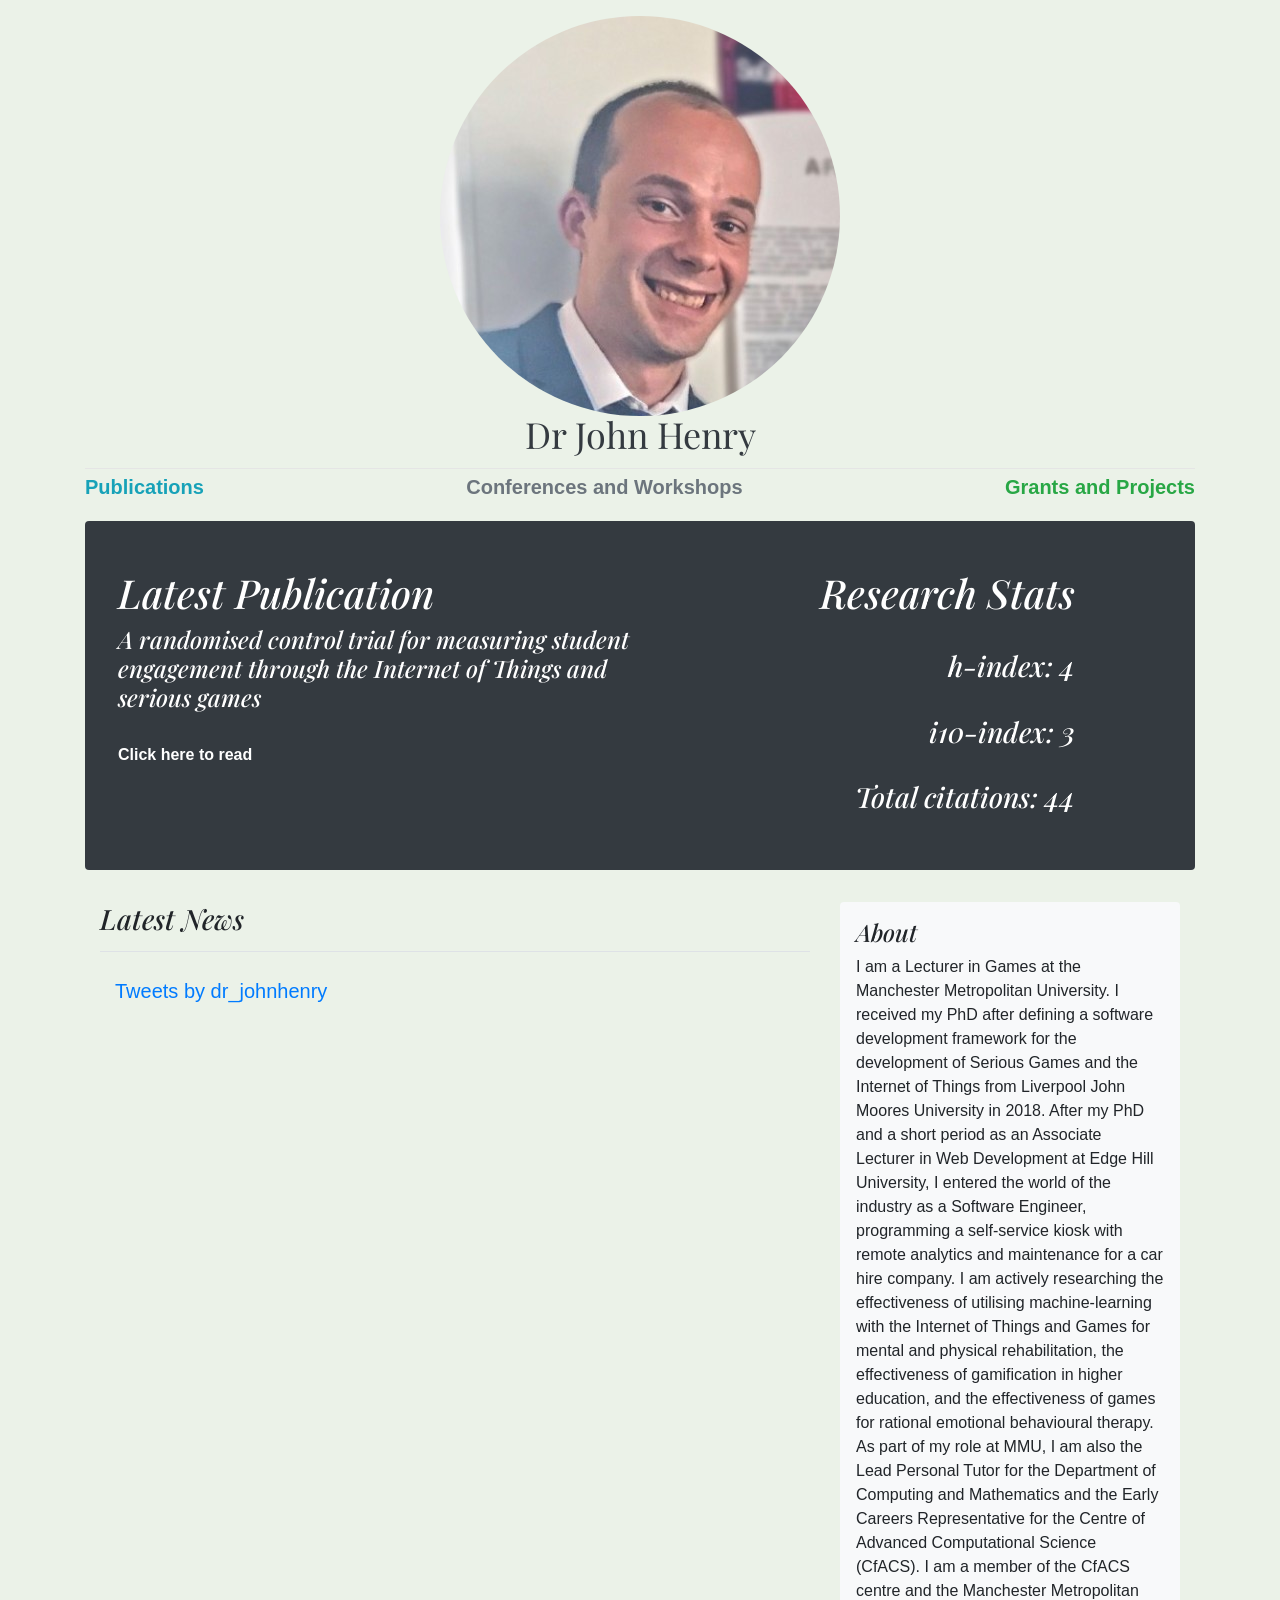
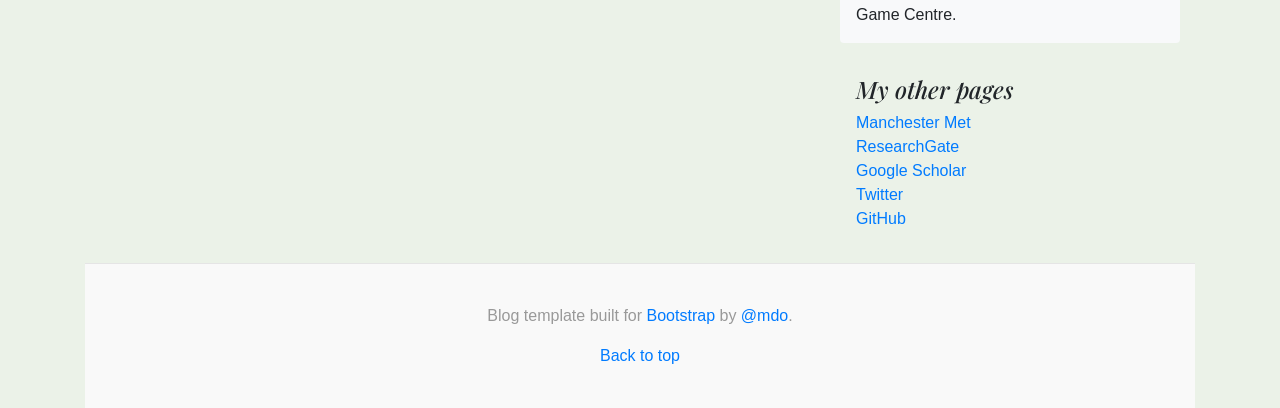
==== index.html @ a1fdc8af "Updated landing page. Added research stats. Reduced publication preview" ====
<!doctype html>
<html lang="en">
  <head>
    <meta charset="utf-8">
    <meta name="viewport" content="width=device-width, initial-scale=1, shrink-to-fit=no">
    <meta name="description" content="">
    <meta name="author" content="">

    <title>Dr John Henry's Blog</title>

    <link rel="canonical" href="https://getbootstrap.com/docs/4.0/examples/blog/">
    <link rel="apple-touch-icon" sizes="180x180" href="apple-touch-icon.png">
    <link rel="icon" type="image/png" sizes="32x32" href="favicon-32x32.png">
    <link rel="icon" type="image/png" sizes="16x16" href="favicon-16x16.png">
    <link rel="manifest" href="site.webmanifest">

    <!-- Bootstrap core CSS -->
    <link rel="stylesheet" href="https://cdn.jsdelivr.net/npm/bootstrap@4.0.0/dist/css/bootstrap.min.css" integrity="sha384-Gn5384xqQ1aoWXA+058RXPxPg6fy4IWvTNh0E263XmFcJlSAwiGgFAW/dAiS6JXm" crossorigin="anonymous">

    <!-- Custom styles for this template -->
    <link href="https://fonts.googleapis.com/css?family=Playfair+Display:700,900" rel="stylesheet">
    <link href="css/blog.css" rel="stylesheet">
  </head>

  <body class="body">

    <div class="container">
      <header class="blog-header py-3">
        <div class="row flex-nowrap justify-content-between align-items-center">
          <div class="container text-center">            
            <img id="profile" style="display: none;" class="img-circle" src="img/profile.jfif" alt="Profile picture of John smiling.">
            <br/>
            <a class="blog-header-logo text-dark" href="#">Dr John Henry</a>
          </div>
        </div>
      </header>

      <div class="nav-scroller py-1 mb-2">
        <nav class="nav d-flex justify-content-between">
          <a class="pb-2 text-info font-weight-bold" href="publications.html">Publications</a>
          <a class="pb-2 text-secondary font-weight-bold" href="conferences.html">Conferences and Workshops</a>
           <a class="pb-2 text-success font-weight-bold" href="#">Grants and Projects</a>
          <!-- <a class="p-2 text-primary font-weight-bold" href="ecr-rep.html">Early Career Researcher Rep</a>  -->
        </nav>
      </div>
      <!-- Highlighted publication -->
      <div class="jumbotron p-3 p-md-5 text-white rounded bg-dark">
        <!-- <h3 class="pb-3 mb-4 font-italic border-bottom">
          Latest Publication
        </h3> -->
        <div class="row">
          <div class="col-md-6 px-0">
            <h1 class="display-5 font-italic">Latest Publication</h1>
            <h4 class="display-5 font-italic">A randomised control trial for measuring student engagement through the Internet of Things and serious games</h4>
            <!-- <p class="lead my-3">The combination of the Internet of Things (IoT) with Serious Games is an academic domain of research increasing in popularity. Combining Serious Games with the interconnected hardware and middleware driven ecosystem of IoT develops data-driven games that source data from the local or extended physical environment to progress in the virtual environment of gaming, better-informing players through the game experience. The following paper presents the evaluation of a software framework defined for combining Serious Games and IoT, achieved using a semester-long experiment with a randomised control trial...</p> -->
            <br>
            <!-- <div class="lead mb-0"> -->
              <a href="https://www.sciencedirect.com/science/article/pii/S2542660520301633" target="_blank" class="text-white font-weight-bold">Click here to read</a>
            <!-- </div> -->
          </div>
          <div class="col-md-5 px-0 index">
            <h1 class="display-5 font-italic">Research Stats</h1>
            <br>
            <h3 class="display-5 font-italic">h-index: 4</h3>
            <br>
            <h3 class="display-5 font-italic">i10-index: 3</h3>
            <br>
            <h3 class="display-5 font-italic">Total citations: 44</h3>
            <!-- <p class="lead my-3">The combination of the Internet of Things (IoT) with Serious Games is an academic domain of research increasing in popularity. Combining Serious Games with the interconnected hardware and middleware driven ecosystem of IoT develops data-driven games that source data from the local or extended physical environment to progress in the virtual environment of gaming, better-informing players through the game experience. The following paper presents the evaluation of a software framework defined for combining Serious Games and IoT, achieved using a semester-long experiment with a randomised control trial...</p> -->
            <!-- <div class="lead mb-0"><a href="https://www.sciencedirect.com/science/article/pii/S2542660520301633" target="_blank" class="text-white font-weight-bold">Continue reading...</a></div> -->
          </div>
        </div>
        
      </div>
    <!-- Main body -->
    <main id="main" role="main" class="container">
      <div class="row">
        <div class="col-md-8 blog-main">
          <h3 class="pb-3 mb-4 font-italic border-bottom">
            Latest News
          </h3>

          <div class="blog-post col-md-11 lead">
            <a class="twitter-timeline" data-height="1250" href="https://twitter.com/dr_johnhenry?ref_src=twsrc%5Etfw">Tweets by dr_johnhenry</a> <script async src="https://platform.twitter.com/widgets.js" charset="utf-8"></script>
            </div>
        </div><!-- /.blog-main -->
        <!-- Right-hand sidebar -->
        <aside class="col-md-4 blog-sidebar">
          <div class="p-3 mb-3 bg-light rounded">
            <h4 class="font-italic">About</h4>
            <p class="mb-0">I am a Lecturer in Games at the Manchester Metropolitan University. I received my PhD after defining a software development framework for the development of Serious Games and the Internet of Things from Liverpool John Moores University in 2018.  After my PhD and a short period as an Associate Lecturer in Web Development at Edge Hill University, I entered the world of the industry as a Software Engineer, programming a self-service kiosk with remote analytics and maintenance for a car hire company. I am actively researching the effectiveness of utilising machine-learning with the Internet of Things and Games for mental and physical rehabilitation, the effectiveness of gamification in higher education, and the effectiveness of games for rational emotional behavioural therapy.
              As part of my role at MMU, I am also the Lead Personal Tutor for the Department of Computing and Mathematics and the Early Careers Representative for the Centre of Advanced Computational Science (CfACS). I am a member of the CfACS centre and the Manchester Metropolitan Game Centre.</p>
          </div>

          <div class="p-3">
            <h4 class="font-italic">My other pages</h4>
            <ol class="list-unstyled">
              <li><a href="https://www.mmu.ac.uk/staff/profile/dr-john-henry" target="_blank">Manchester Met</a></li>
              <li><a href="https://www.researchgate.net/profile/John-Henry-12" target="_blank">ResearchGate</a></li>
              <li><a href="https://scholar.google.com/citations?user=R3Z8AbEAAAAJ&hl=en" target="_blank">Google Scholar</a></li>              
              <li><a href="https://twitter.com/dr_johnhenry" target="_blank">Twitter</a></li>
              <li><a href="https://github.com/doctorhenry" target="_blank">GitHub</a></li>
            </ol>
          </div>
        </aside><!-- /.blog-sidebar -->

      </div><!-- /.row -->

    </main><!-- /.container -->

    <footer class="blog-footer">
      <p>Blog template built for <a href="https://getbootstrap.com/">Bootstrap</a> by <a href="https://twitter.com/mdo">@mdo</a>.</p>
      <p>
        <a href="#">Back to top</a>
      </p>
    </footer>

    <!-- Bootstrap core JavaScript
    ================================================== -->
    <!-- Placed at the end of the document so the pages load faster -->
    <script src="https://cdn.jsdelivr.net/npm/popper.js@1.12.9/dist/umd/popper.min.js" integrity="sha384-ApNbgh9B+Y1QKtv3Rn7W3mgPxhU9K/ScQsAP7hUibX39j7fakFPskvXusvfa0b4Q" crossorigin="anonymous"></script>
    <script src="https://cdn.jsdelivr.net/npm/bootstrap@4.0.0/dist/js/bootstrap.min.js" integrity="sha384-JZR6Spejh4U02d8jOt6vLEHfe/JQGiRRSQQxSfFWpi1MquVdAyjUar5+76PVCmYl" crossorigin="anonymous"></script>
    <script src="https://ajax.googleapis.com/ajax/libs/jquery/3.5.1/jquery.min.js"></script>
    <script src="scripts/custom.js"></script>
  </body>
</html>
---- css/blog.css ----
/* stylelint-disable selector-list-comma-newline-after */

.body{
  /* background-color: #eaeae7; */
  /* background-color: #bfd7e3; */
  /* background-color: #f0a541; */
  /* background-color: #f5edec; */
  /* background-color: #ebf3f3; */
  /* background-color: #fcf4ef; */
  /* background-color: #e3d3c4; */
  background-color: #ebf2e8;

}
.img-circle{
 border-radius: 50%; 
}
.blog-header {
  line-height: 1;
  border-bottom: 1px solid #e5e5e5;
}

.blog-header-logo {
  font-family: "Playfair Display", Georgia, "Times New Roman", serif;
  font-size: 2.25rem;
}

.blog-header-logo:hover {
  text-decoration: none;
}

h1, h2, h3, h4, h5, h6 {
  font-family: "Playfair Display", Georgia, "Times New Roman", serif;
}

.display-4 {
  font-size: 2.5rem;
}
@media (min-width: 768px) {
  .display-4 {
    font-size: 3rem;
  }
}

.nav-scroller {
  position: relative;
  z-index: 2;
  height: 2.75rem;
  overflow-y: hidden;
}

.nav-scroller .nav {
  display: -webkit-box;
  display: -ms-flexbox;
  display: flex;
  -ms-flex-wrap: nowrap;
  flex-wrap: nowrap;
  padding-bottom: 1rem;
  margin-top: -1px;
  overflow-x: auto;
  text-align: center;
  font-size: 1.25rem;
  white-space: nowrap;
  -webkit-overflow-scrolling: touch;
}

.nav-scroller .nav-link {
  padding-top: .75rem;
  padding-bottom: .75rem;
  font-size: .875rem;
}

.card-img-right {
  height: 100%;
  border-radius: 0 3px 3px 0;
}

.flex-auto {
  -ms-flex: 0 0 auto;
  -webkit-box-flex: 0;
  flex: 0 0 auto;
}

.h-250 { height: 250px; }
@media (min-width: 768px) {
  .h-md-250 { height: 250px; }
}

.border-top { border-top: 1px solid #e5e5e5; }
.border-bottom { border-bottom: 1px solid #e5e5e5; }

.box-shadow { box-shadow: 0 .25rem .75rem rgba(0, 0, 0, .05); }

/*
 * Blog name and description
 */
.blog-title {
  margin-bottom: 0;
  font-size: 2rem;
  font-weight: 400;
}
.blog-description {
  font-size: 1.1rem;
  color: #999;
}

@media (min-width: 40em) {
  .blog-title {
    font-size: 3.5rem;
  }
}

/* Pagination */
.blog-pagination {
  margin-bottom: 4rem;
}
.blog-pagination > .btn {
  border-radius: 2rem;
}

/*
 * Blog posts
 */
.blog-post {
  margin-bottom: 4rem;
}
.blog-post-title {
  margin-bottom: .25rem;
  font-size: 2.5rem;
}
.blog-post-meta {
  margin-bottom: 1.25rem;
  color: #999;
}

/* Style that first letter! */
.first-letter {
  font-size: 300%;
}

.pub{
  margin-bottom: 1.25%;
}

/*
 * Footer
 */
.blog-footer {
  padding: 2.5rem 0;
  color: #999;
  text-align: center;
  background-color: #f9f9f9;
  border-top: .05rem solid #e5e5e5;
}
.blog-footer p:last-child {
  margin-bottom: 0;
}

.index{
  text-align: right;
}
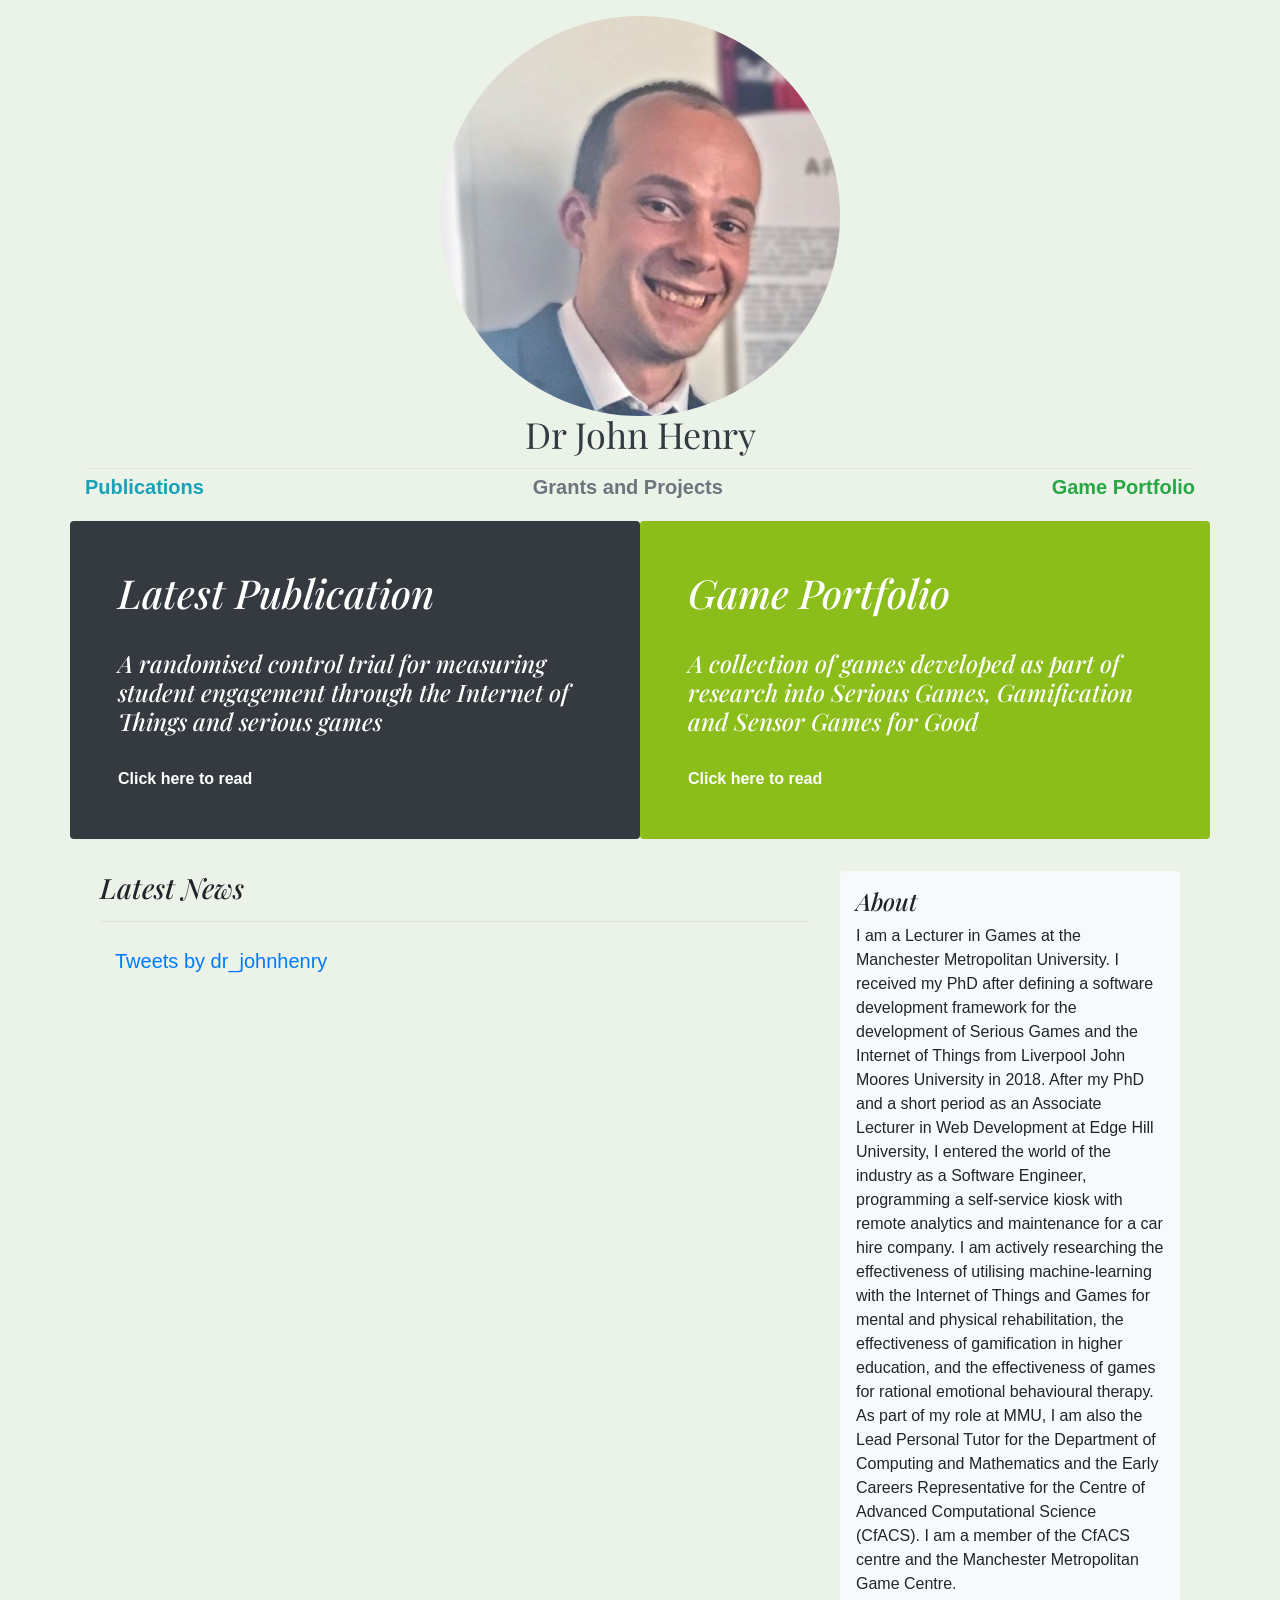
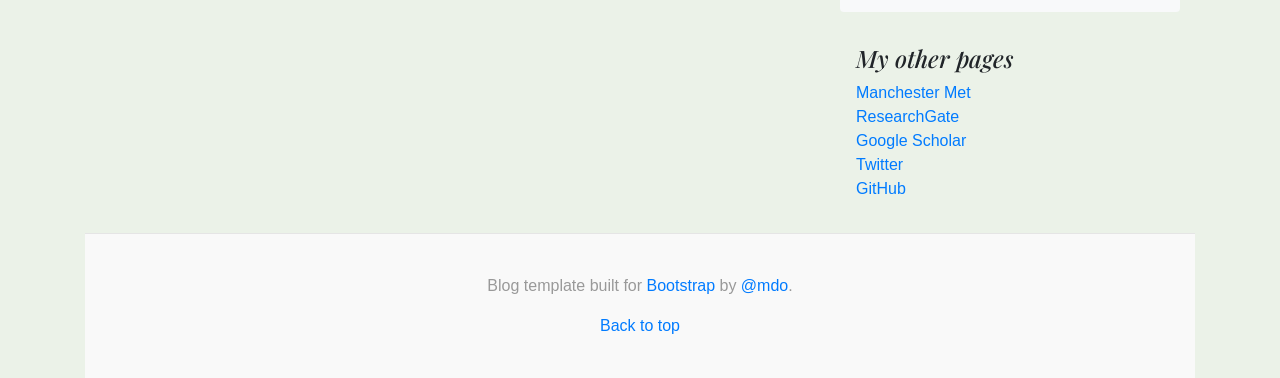
==== commit 9f91c9d2: "changes to index and css for game portfolio area" ====
--- a/index.html
+++ b/index.html
@@ -39,40 +39,35 @@
       <div class="nav-scroller py-1 mb-2">
         <nav class="nav d-flex justify-content-between">
           <a class="pb-2 text-info font-weight-bold" href="publications.html">Publications</a>
-          <a class="pb-2 text-secondary font-weight-bold" href="conferences.html">Conferences and Workshops</a>
-           <a class="pb-2 text-success font-weight-bold" href="#">Grants and Projects</a>
+          <!-- <a class="pb-2 text-secondary font-weight-bold" href="conferences.html">Conferences and Workshops</a> -->
+           <a class="pb-2 text-secondary font-weight-bold" href="#">Grants and Projects</a>
+           <a class="pb-2 text-success font-weight-bold" href="game-portfolio.html">Game Portfolio</a>
           <!-- <a class="p-2 text-primary font-weight-bold" href="ecr-rep.html">Early Career Researcher Rep</a>  -->
         </nav>
       </div>
       <!-- Highlighted publication -->
-      <div class="jumbotron p-3 p-md-5 text-white rounded bg-dark">
-        <!-- <h3 class="pb-3 mb-4 font-italic border-bottom">
-          Latest Publication
-        </h3> -->
-        <div class="row">
-          <div class="col-md-6 px-0">
-            <h1 class="display-5 font-italic">Latest Publication</h1>
-            <h4 class="display-5 font-italic">A randomised control trial for measuring student engagement through the Internet of Things and serious games</h4>
-            <!-- <p class="lead my-3">The combination of the Internet of Things (IoT) with Serious Games is an academic domain of research increasing in popularity. Combining Serious Games with the interconnected hardware and middleware driven ecosystem of IoT develops data-driven games that source data from the local or extended physical environment to progress in the virtual environment of gaming, better-informing players through the game experience. The following paper presents the evaluation of a software framework defined for combining Serious Games and IoT, achieved using a semester-long experiment with a randomised control trial...</p> -->
-            <br>
-            <!-- <div class="lead mb-0"> -->
+      <div class="row">
+        <div class="jumbotron p-3 p-md-5 text-white rounded bg-dark width-restrict-50">
+            <div class="col px-0">
+              <h1 class="display-5 font-italic">Latest Publication</h1>
+              <br>
+              <h4 class="display-5 font-italic">A randomised control trial for measuring student engagement through the Internet of Things and serious games</h4>      
+              <br>
               <a href="https://www.sciencedirect.com/science/article/pii/S2542660520301633" target="_blank" class="text-white font-weight-bold">Click here to read</a>
-            <!-- </div> -->
-          </div>
-          <div class="col-md-5 px-0 index">
-            <h1 class="display-5 font-italic">Research Stats</h1>
-            <br>
-            <h3 class="display-5 font-italic">h-index: 4</h3>
-            <br>
-            <h3 class="display-5 font-italic">i10-index: 3</h3>
-            <br>
-            <h3 class="display-5 font-italic">Total citations: 44</h3>
-            <!-- <p class="lead my-3">The combination of the Internet of Things (IoT) with Serious Games is an academic domain of research increasing in popularity. Combining Serious Games with the interconnected hardware and middleware driven ecosystem of IoT develops data-driven games that source data from the local or extended physical environment to progress in the virtual environment of gaming, better-informing players through the game experience. The following paper presents the evaluation of a software framework defined for combining Serious Games and IoT, achieved using a semester-long experiment with a randomised control trial...</p> -->
-            <!-- <div class="lead mb-0"><a href="https://www.sciencedirect.com/science/article/pii/S2542660520301633" target="_blank" class="text-white font-weight-bold">Continue reading...</a></div> -->
-          </div>
+            </div>
         </div>
-        
+
+        <div class="jumbotron p-3 p-md-5 text-white rounded bg-game-green width-restrict-50">
+            <div class="col px-0">
+              <h1 class="display-5 font-italic">Game Portfolio</h1>
+              <br>
+              <h4 class="display-5 font-italic">A collection of games developed as part of research into Serious Games, Gamification and Sensor Games for Good</h4>
+              <br>            
+              <a href="https://www.sciencedirect.com/science/article/pii/S2542660520301633" target="_blank" class="text-white font-weight-bold">Click here to read</a>            
+            </div>
+        </div>
       </div>
+
     <!-- Main body -->
     <main id="main" role="main" class="container">
       <div class="row">
@@ -84,7 +79,7 @@
           <div class="blog-post col-md-11 lead">
             <a class="twitter-timeline" data-height="1250" href="https://twitter.com/dr_johnhenry?ref_src=twsrc%5Etfw">Tweets by dr_johnhenry</a> <script async src="https://platform.twitter.com/widgets.js" charset="utf-8"></script>
             </div>
-        </div><!-- /.blog-main -->
+        </div> <!--/.blog-main -->
         <!-- Right-hand sidebar -->
         <aside class="col-md-4 blog-sidebar">
           <div class="p-3 mb-3 bg-light rounded">
--- a/css/blog.css
+++ b/css/blog.css
@@ -158,3 +158,11 @@
 .index{
   text-align: right;
 }
+
+.bg-game-green{
+  background-color: #8bbe1b;
+}
+
+.width-restrict-50{
+  max-width: 50%;
+}
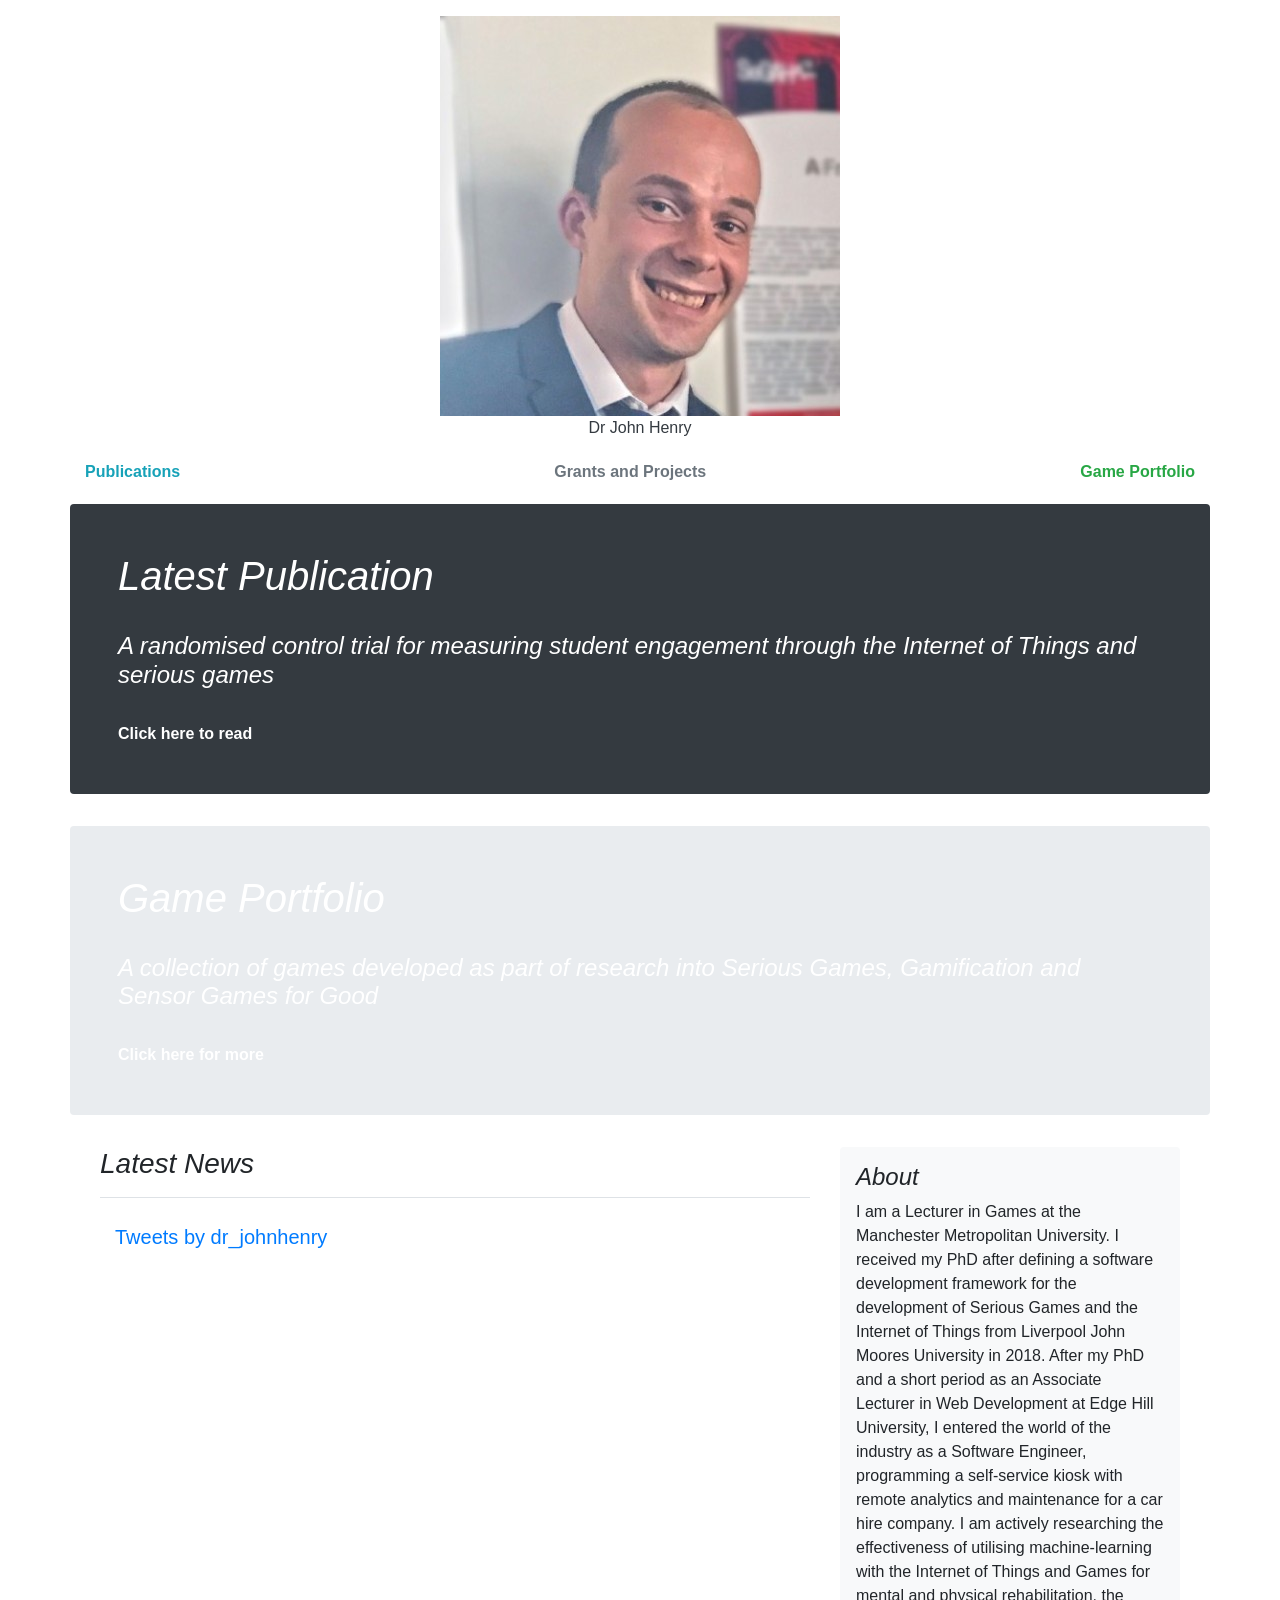
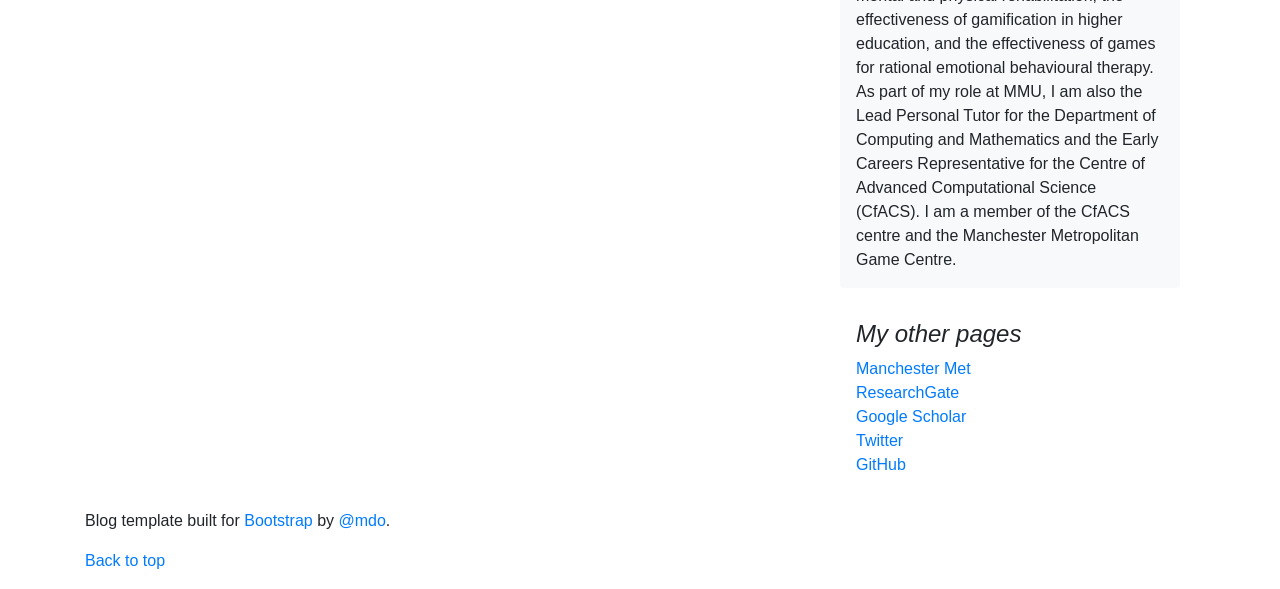
==== commit 1fa87de1: "drafted game portfolio landing page + media" ====
--- a/index.html
+++ b/index.html
@@ -20,7 +20,7 @@
 
     <!-- Custom styles for this template -->
     <link href="https://fonts.googleapis.com/css?family=Playfair+Display:700,900" rel="stylesheet">
-    <link href="css/blog.css" rel="stylesheet">
+    <link href="css/blog.scss" rel="stylesheet">
   </head>
 
   <body class="body">
@@ -63,7 +63,7 @@
               <br>
               <h4 class="display-5 font-italic">A collection of games developed as part of research into Serious Games, Gamification and Sensor Games for Good</h4>
               <br>            
-              <a href="https://www.sciencedirect.com/science/article/pii/S2542660520301633" target="_blank" class="text-white font-weight-bold">Click here to read</a>            
+              <a href="game-portfolio.html" class="text-white font-weight-bold">Click here for more</a>            
             </div>
         </div>
       </div>
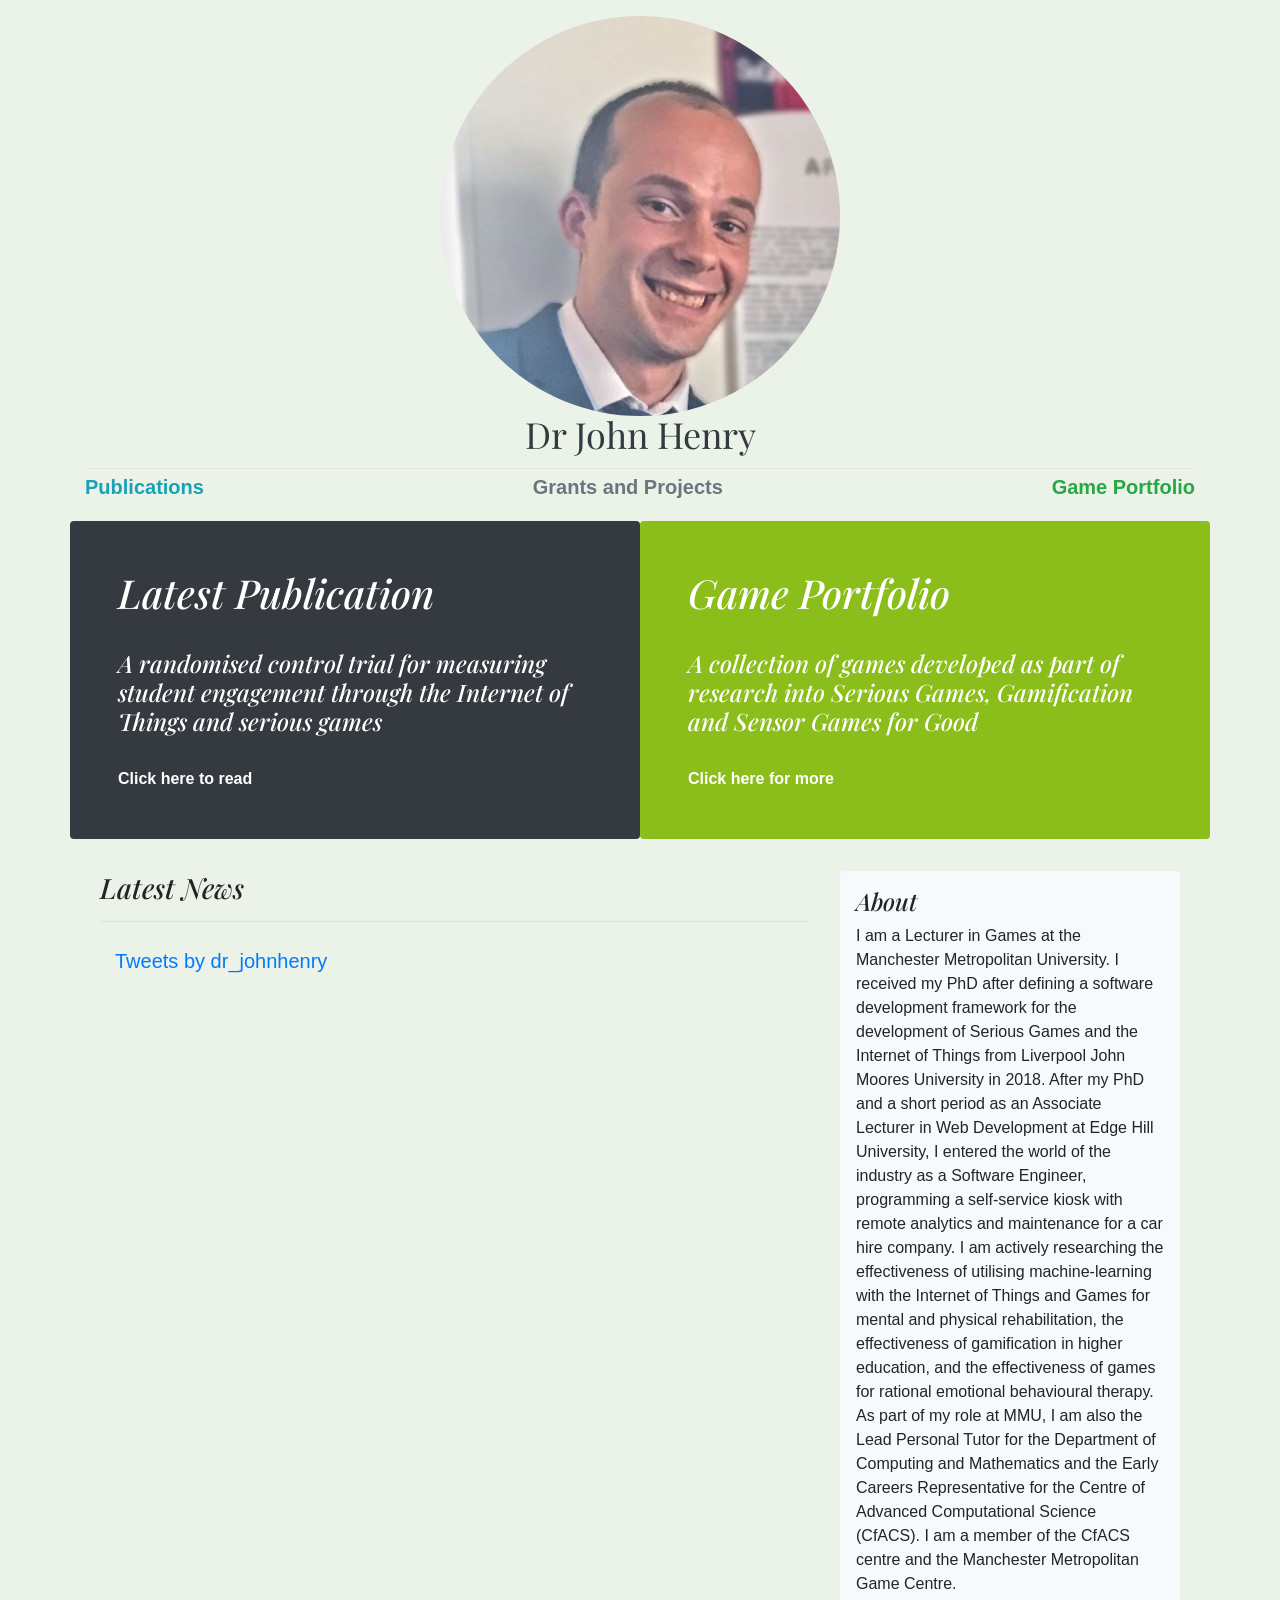
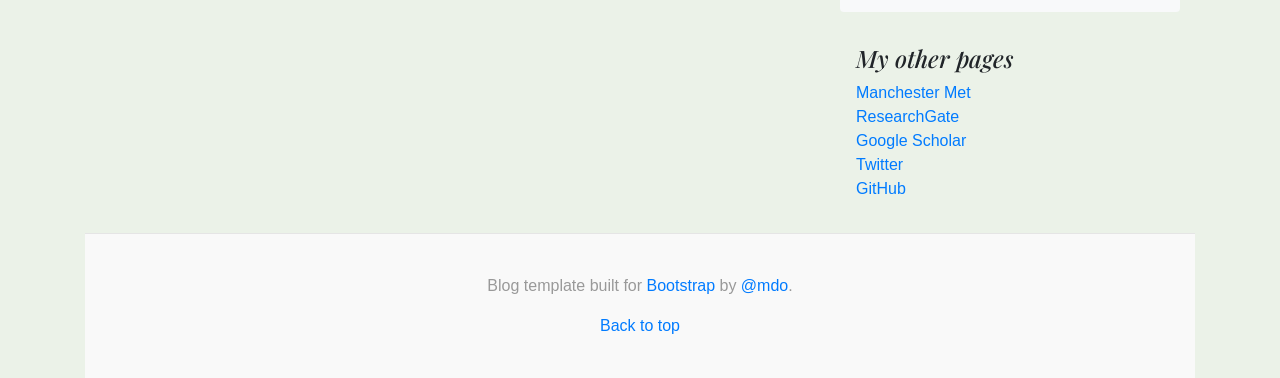
==== commit dc4807e3: "Changed from scss to css" ====
--- a/index.html
+++ b/index.html
@@ -20,7 +20,7 @@
 
     <!-- Custom styles for this template -->
     <link href="https://fonts.googleapis.com/css?family=Playfair+Display:700,900" rel="stylesheet">
-    <link href="css/blog.scss" rel="stylesheet">
+    <link href="css/blog.css" rel="stylesheet">
   </head>
 
   <body class="body">
--- a/css/blog.css
+++ b/css/blog.css
@@ -0,0 +1,238 @@
+/* stylelint-disable selector-list-comma-newline-after */
+:root{
+  --top-color: #cec10e;
+  --bottom-color: #2196F3;
+  --width: 100vw;
+  --full-width: 100vw;
+}
+.body{
+  /* background-color: #eaeae7; */
+  /* background-color: #bfd7e3; */
+  /* background-color: #f0a541; */
+  /* background-color: #f5edec; */
+  /* background-color: #ebf3f3; */
+  /* background-color: #fcf4ef; */
+  /* background-color: #e3d3c4; */
+  background-color: #ebf2e8;
+}
+.img-circle{
+ border-radius: 50%; 
+}
+.blog-header {
+  line-height: 1;
+  border-bottom: 1px solid #e5e5e5;
+}
+
+.blog-header-logo {
+  font-family: "Playfair Display", Georgia, "Times New Roman", serif;
+  font-size: 2.25rem;
+}
+
+.blog-header-logo:hover {
+  text-decoration: none;
+}
+
+h1, h2, h3, h4, h5, h6 {
+  font-family: "Playfair Display", Georgia, "Times New Roman", serif;
+}
+
+.display-4 {
+  font-size: 2.5rem;
+}
+@media (min-width: 768px) {
+  .display-4 {
+    font-size: 3rem;
+  }
+}
+
+.nav-scroller {
+  position: relative;
+  z-index: 2;
+  height: 2.75rem;
+  overflow-y: hidden;
+}
+
+.nav-scroller .nav {
+  display: -webkit-box;
+  display: -ms-flexbox;
+  display: flex;
+  -ms-flex-wrap: nowrap;
+  flex-wrap: nowrap;
+  padding-bottom: 1rem;
+  margin-top: -1px;
+  overflow-x: auto;
+  text-align: center;
+  font-size: 1.25rem;
+  white-space: nowrap;
+  -webkit-overflow-scrolling: touch;
+}
+
+.nav-scroller .nav-link {
+  padding-top: .75rem;
+  padding-bottom: .75rem;
+  font-size: .875rem;
+}
+
+.card-img-right {
+  height: 100%;
+  border-radius: 0 3px 3px 0;
+}
+
+.flex-auto {
+  -ms-flex: 0 0 auto;
+  -webkit-box-flex: 0;
+  flex: 0 0 auto;
+}
+
+.h-250 { height: 250px; }
+@media (min-width: 768px) {
+  .h-md-250 { height: 250px; }
+}
+
+.border-top { border-top: 1px solid #e5e5e5; }
+.border-bottom { border-bottom: 1px solid #e5e5e5; }
+
+.box-shadow { box-shadow: 0 .25rem .75rem rgba(0, 0, 0, .05); }
+
+/*
+ * Blog name and description
+ */
+.blog-title {
+  margin-bottom: 0;
+  font-size: 2rem;
+  font-weight: 400;
+}
+.blog-description {
+  font-size: 1.1rem;
+  color: #999;
+}
+
+@media (min-width: 40em) {
+  .blog-title {
+    font-size: 3.5rem;
+  }
+}
+
+/* Pagination */
+.blog-pagination {
+  margin-bottom: 4rem;
+}
+.blog-pagination > .btn {
+  border-radius: 2rem;
+}
+
+/*
+ * Blog posts
+ */
+.blog-post {
+  margin-bottom: 4rem;
+}
+.blog-post-title {
+  margin-bottom: .25rem;
+  font-size: 2.5rem;
+}
+.blog-post-meta {
+  margin-bottom: 1.25rem;
+  color: #999;
+}
+
+/* Style that first letter! */
+.first-letter {
+  font-size: 300%;
+}
+
+.pub{
+  margin-bottom: 1.25%;
+}
+
+/*
+ * Footer
+ */
+.blog-footer {
+  padding: 2.5rem 0;
+  color: #999;
+  text-align: center;
+  background-color: #f9f9f9;
+  border-top: .05rem solid #e5e5e5;
+}
+.blog-footer p:last-child {
+  margin-bottom: 0;
+}
+
+.index{
+  text-align: right;
+}
+
+.bg-game-green{
+  background-color: #8bbe1b;
+}
+
+.width-restrict-50{
+  max-width: 50%;
+}
+
+/* .separator {
+  position: relative;
+  width: var(--width);
+  height: var(--height);
+}
+
+.separator::before {
+  position: absolute;
+  content: "";
+  width: 100%;
+  height: 50%;
+  background-color: var(--top-color);
+  clip-path: polygon(100% 0, 0 0, 0 100%);
+  z-index: -1;
+}
+
+.separator::after {
+  position: absolute;
+  content: "";
+  width: 100%;
+  height: 50%;
+  background-color: var(--bottom-color);
+  clip-path: polygon(100% 0, 0 100%, 100% 100%);
+  z-index: -1;
+} */
+
+.purple-game-section {
+  background: purple;
+  color: white;
+  clip-path: polygon(0 20%, 100% 0, 100% 80%, 0 100%);
+  padding: 10rem 20%;
+}
+
+.yellow-game-section {
+  background: #cec10e;
+  color: white;
+  clip-path: polygon(0 20%, 100% 0, 100% 80%, 0 100%);
+  padding: 10rem 20%;
+  z-index: -1;
+}
+
+
+.game-content-purple{
+  background-color: rgb(114, 17, 206) !important; 
+  color: white !important; 
+}
+
+.game-content-blue{
+  background-color: #2196F3 !important; 
+  color: white !important; 
+}
+
+.game-content-red{
+  background-color: rgb(206, 17, 74) !important; 
+  color: white !important; 
+}
+
+.yellow-background{
+  background: #cec10e;
+}
+
+.picture-resize-container
+{
+   max-width: 940px;
+}
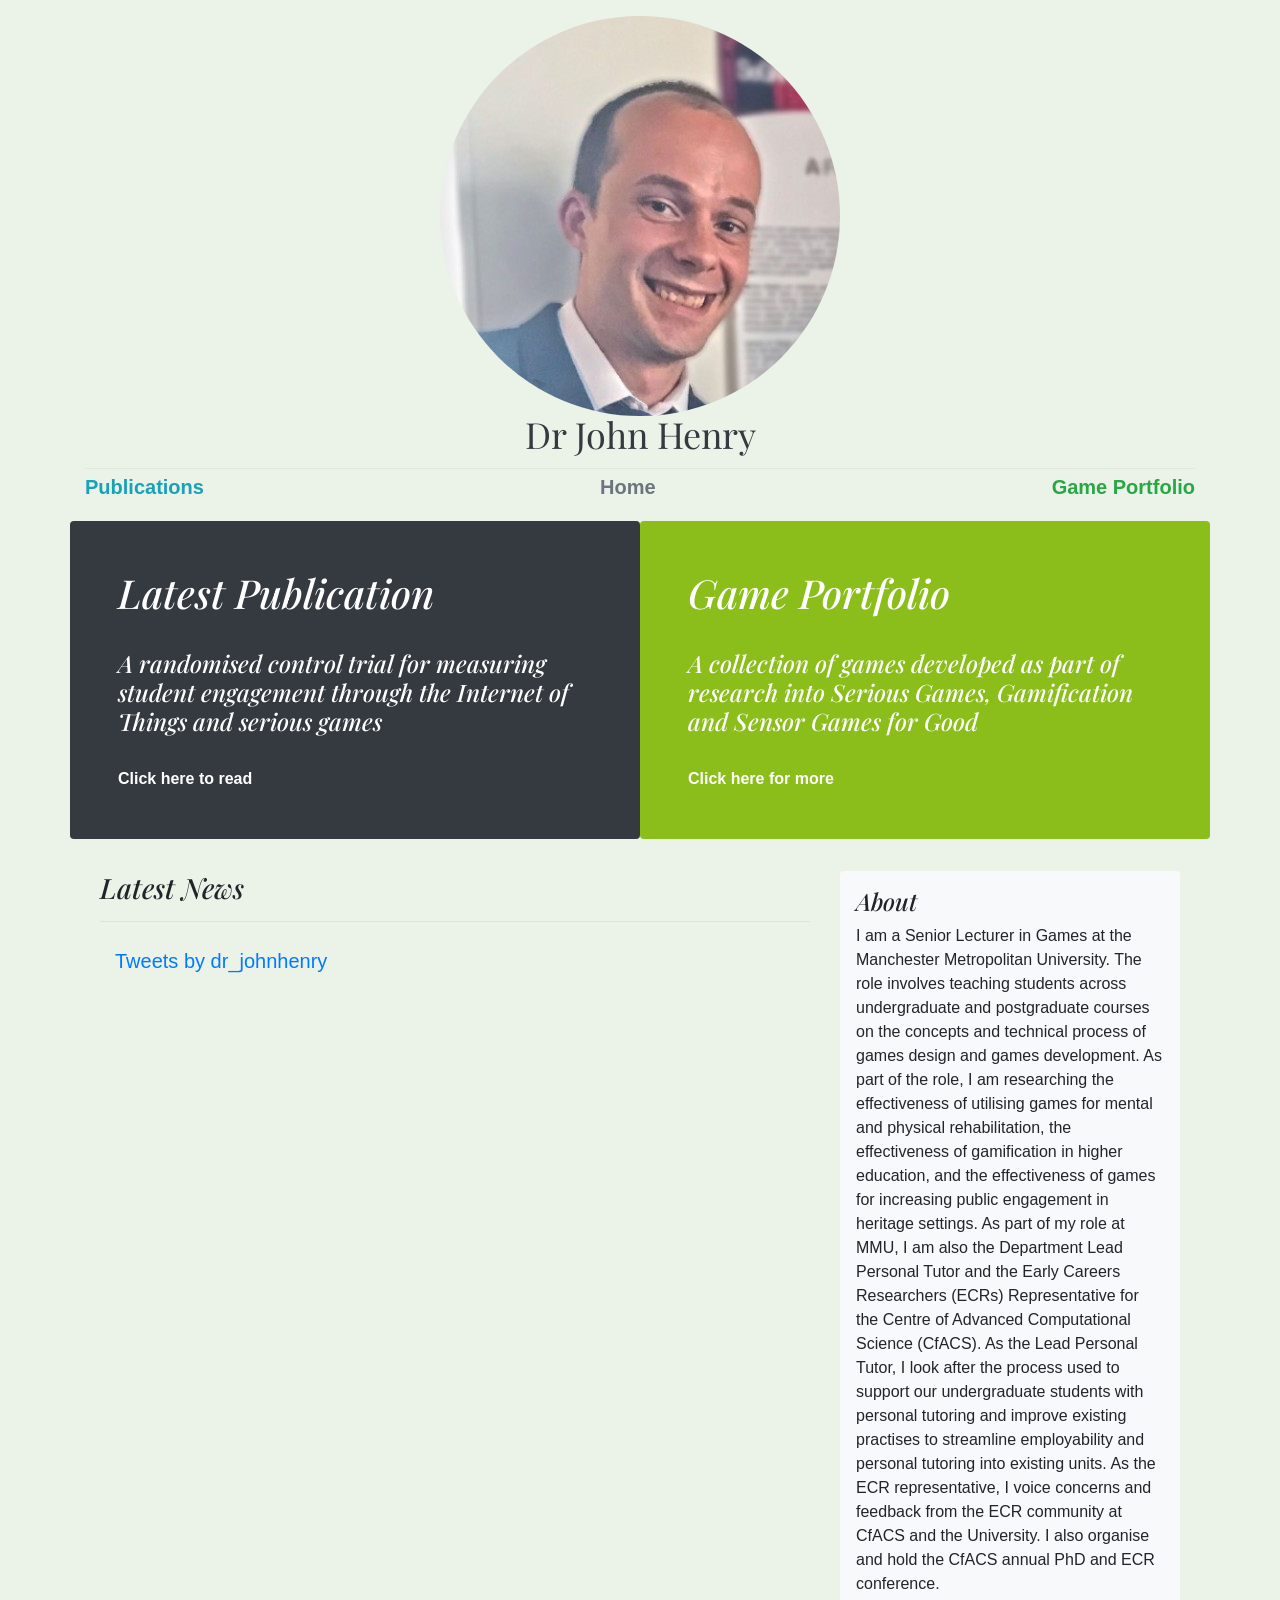
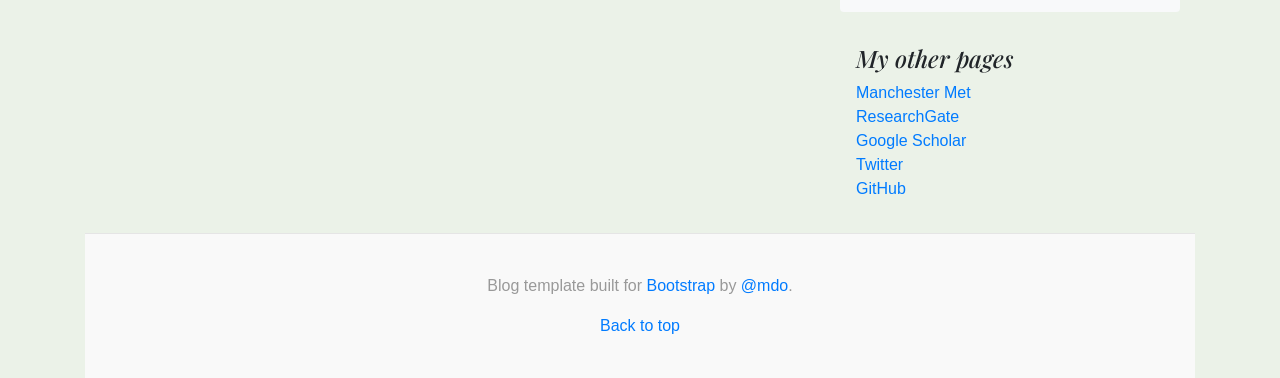
==== commit 4f44051a: "completed game portfolio. Css changes" ====
--- a/index.html
+++ b/index.html
@@ -40,7 +40,7 @@
         <nav class="nav d-flex justify-content-between">
           <a class="pb-2 text-info font-weight-bold" href="publications.html">Publications</a>
           <!-- <a class="pb-2 text-secondary font-weight-bold" href="conferences.html">Conferences and Workshops</a> -->
-           <a class="pb-2 text-secondary font-weight-bold" href="#">Grants and Projects</a>
+           <a class="pb-2 text-secondary font-weight-bold" href="#">Home</a>
            <a class="pb-2 text-success font-weight-bold" href="game-portfolio.html">Game Portfolio</a>
           <!-- <a class="p-2 text-primary font-weight-bold" href="ecr-rep.html">Early Career Researcher Rep</a>  -->
         </nav>
@@ -84,8 +84,8 @@
         <aside class="col-md-4 blog-sidebar">
           <div class="p-3 mb-3 bg-light rounded">
             <h4 class="font-italic">About</h4>
-            <p class="mb-0">I am a Lecturer in Games at the Manchester Metropolitan University. I received my PhD after defining a software development framework for the development of Serious Games and the Internet of Things from Liverpool John Moores University in 2018.  After my PhD and a short period as an Associate Lecturer in Web Development at Edge Hill University, I entered the world of the industry as a Software Engineer, programming a self-service kiosk with remote analytics and maintenance for a car hire company. I am actively researching the effectiveness of utilising machine-learning with the Internet of Things and Games for mental and physical rehabilitation, the effectiveness of gamification in higher education, and the effectiveness of games for rational emotional behavioural therapy.
-              As part of my role at MMU, I am also the Lead Personal Tutor for the Department of Computing and Mathematics and the Early Careers Representative for the Centre of Advanced Computational Science (CfACS). I am a member of the CfACS centre and the Manchester Metropolitan Game Centre.</p>
+            <p class="mb-0">I am a Senior Lecturer in Games at the Manchester Metropolitan University. The role involves teaching students across undergraduate and postgraduate courses on the concepts and technical process of games design and games development. As part of the role, I am researching the effectiveness of utilising games for mental and physical rehabilitation, the effectiveness of gamification in higher education, and the effectiveness of games for increasing public engagement in heritage settings.
+              As part of my role at MMU, I am also the Department Lead Personal Tutor and the Early Careers Researchers (ECRs) Representative for the Centre of Advanced Computational Science (CfACS). As the Lead Personal Tutor, I look after the process used to support our undergraduate students with personal tutoring and improve existing practises to streamline employability and personal tutoring into existing units. As the ECR representative, I voice concerns and feedback from the ECR community at CfACS and the University. I also organise and hold the CfACS annual PhD and ECR conference.</p>
           </div>
 
           <div class="p-3">
--- a/css/blog.css
+++ b/css/blog.css
@@ -215,24 +215,49 @@
 
 .game-content-purple{
   background-color: rgb(114, 17, 206) !important; 
+  margin-bottom: 1%;
   color: white !important; 
 }
 
 .game-content-blue{
   background-color: #2196F3 !important; 
+  margin-bottom: 1%;
   color: white !important; 
 }
 
 .game-content-red{
   background-color: rgb(206, 17, 74) !important; 
+  margin-bottom: 1%;
   color: white !important; 
 }
 
+.game-content-light{
+  background-color: #FCF5E5;
+  margin-bottom: 1%;
+  color: black !important;
+}
+
 .yellow-background{
-  background: #cec10e;
+  background: #eeee42;
 }
 
 .picture-resize-container
 {
    max-width: 940px;
 }
+
+.light-bar{
+  background-color: #FCF5E5;
+}
+
+.makebold{
+  font-weight: bold;
+}
+
+.dark-link{
+  color: rgb(20, 207, 29);
+}
+
+.dark-link:hover{
+  color:rgb(255, 255, 255);
+}
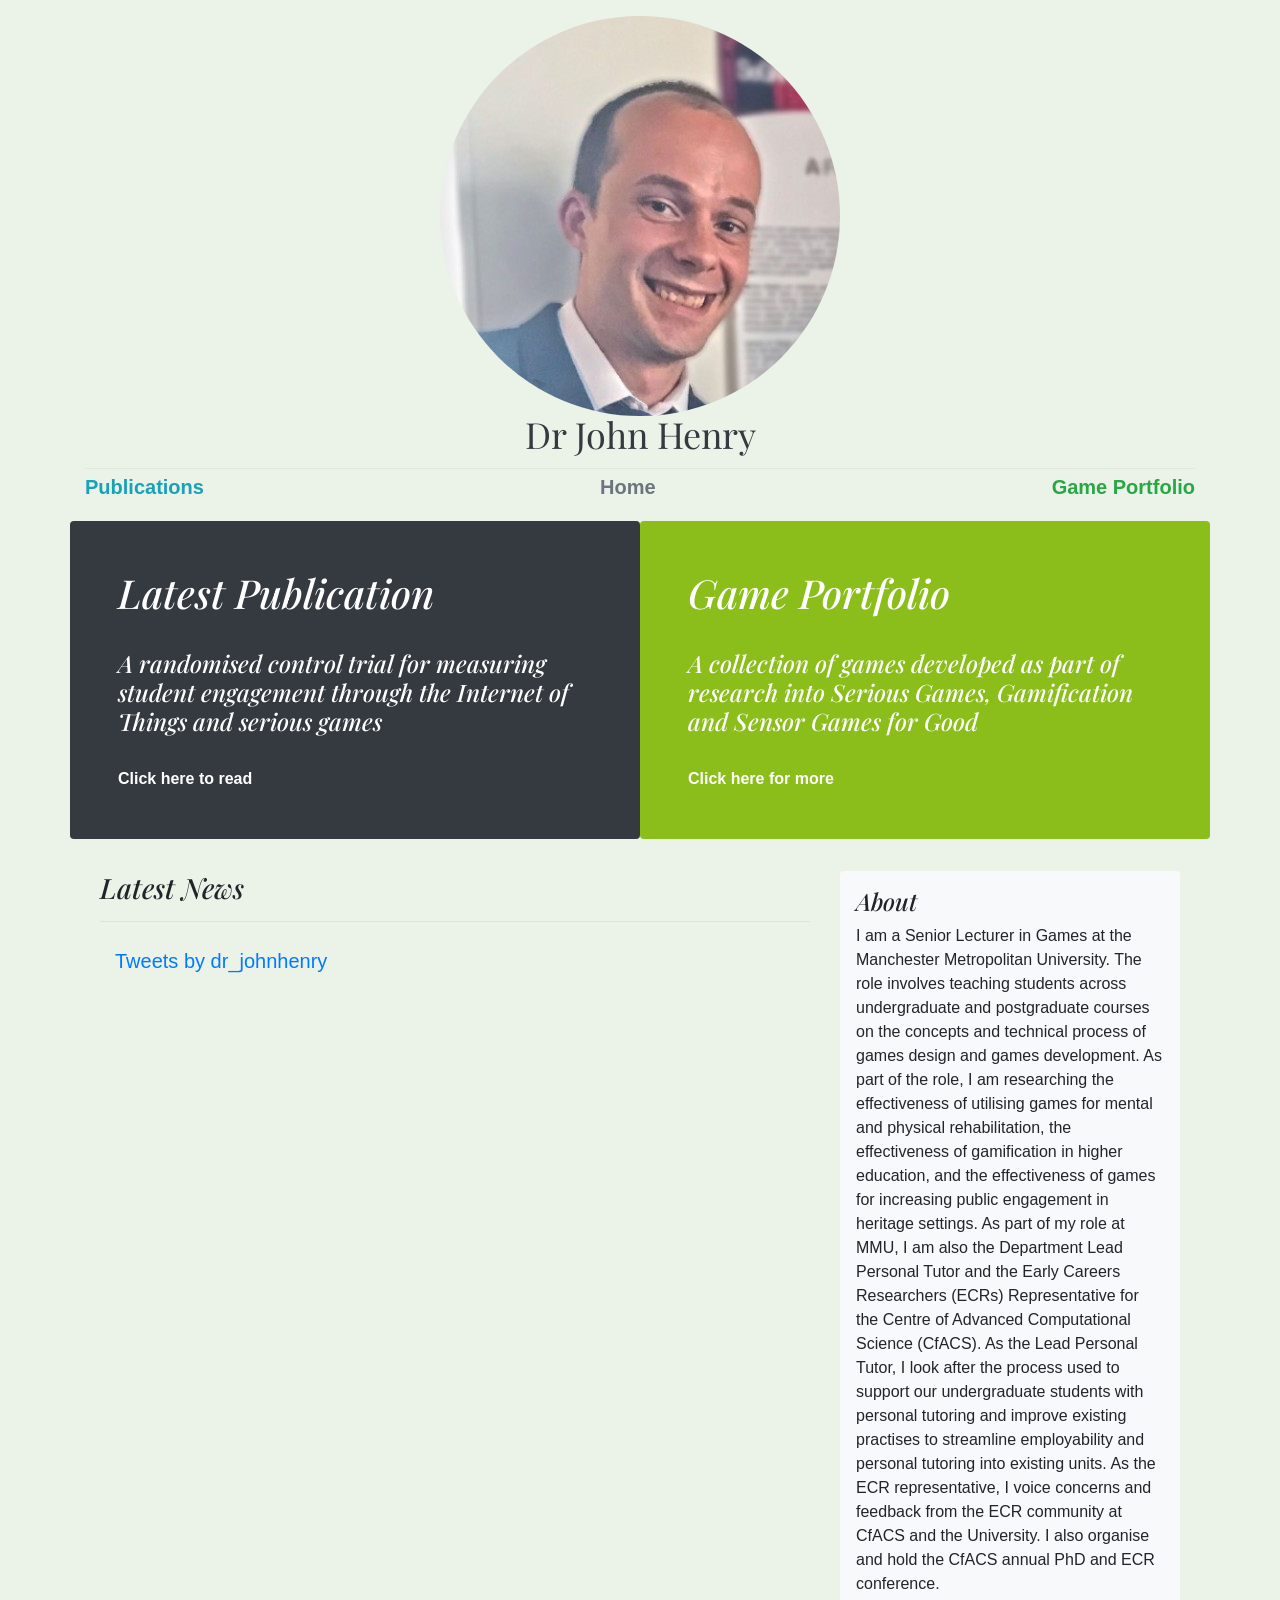
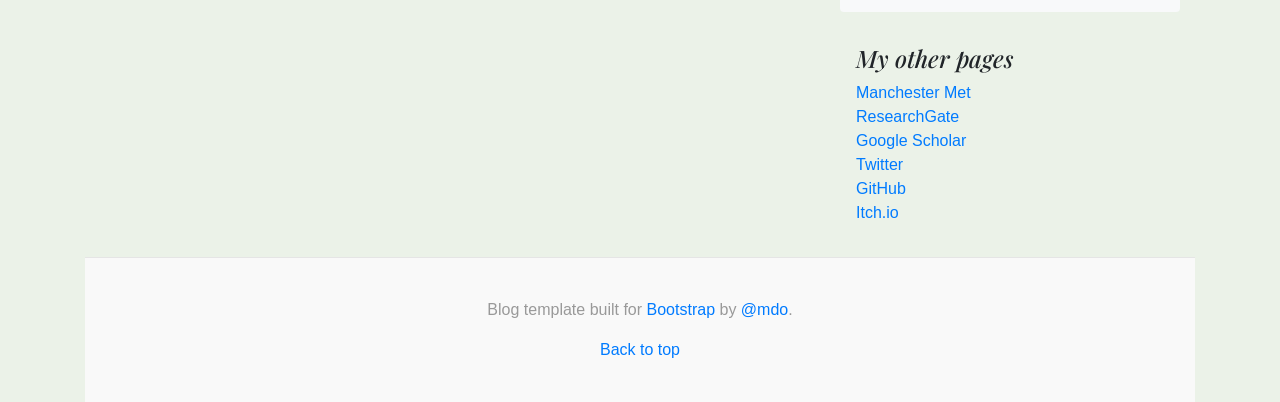
==== commit 06e0ee49: "added link to itch page" ====
--- a/index.html
+++ b/index.html
@@ -96,6 +96,7 @@
               <li><a href="https://scholar.google.com/citations?user=R3Z8AbEAAAAJ&hl=en" target="_blank">Google Scholar</a></li>              
               <li><a href="https://twitter.com/dr_johnhenry" target="_blank">Twitter</a></li>
               <li><a href="https://github.com/doctorhenry" target="_blank">GitHub</a></li>
+              <li><a href="https://j-melthis.itch.io/" target="_blank">Itch.io</a></li>
             </ol>
           </div>
         </aside><!-- /.blog-sidebar -->
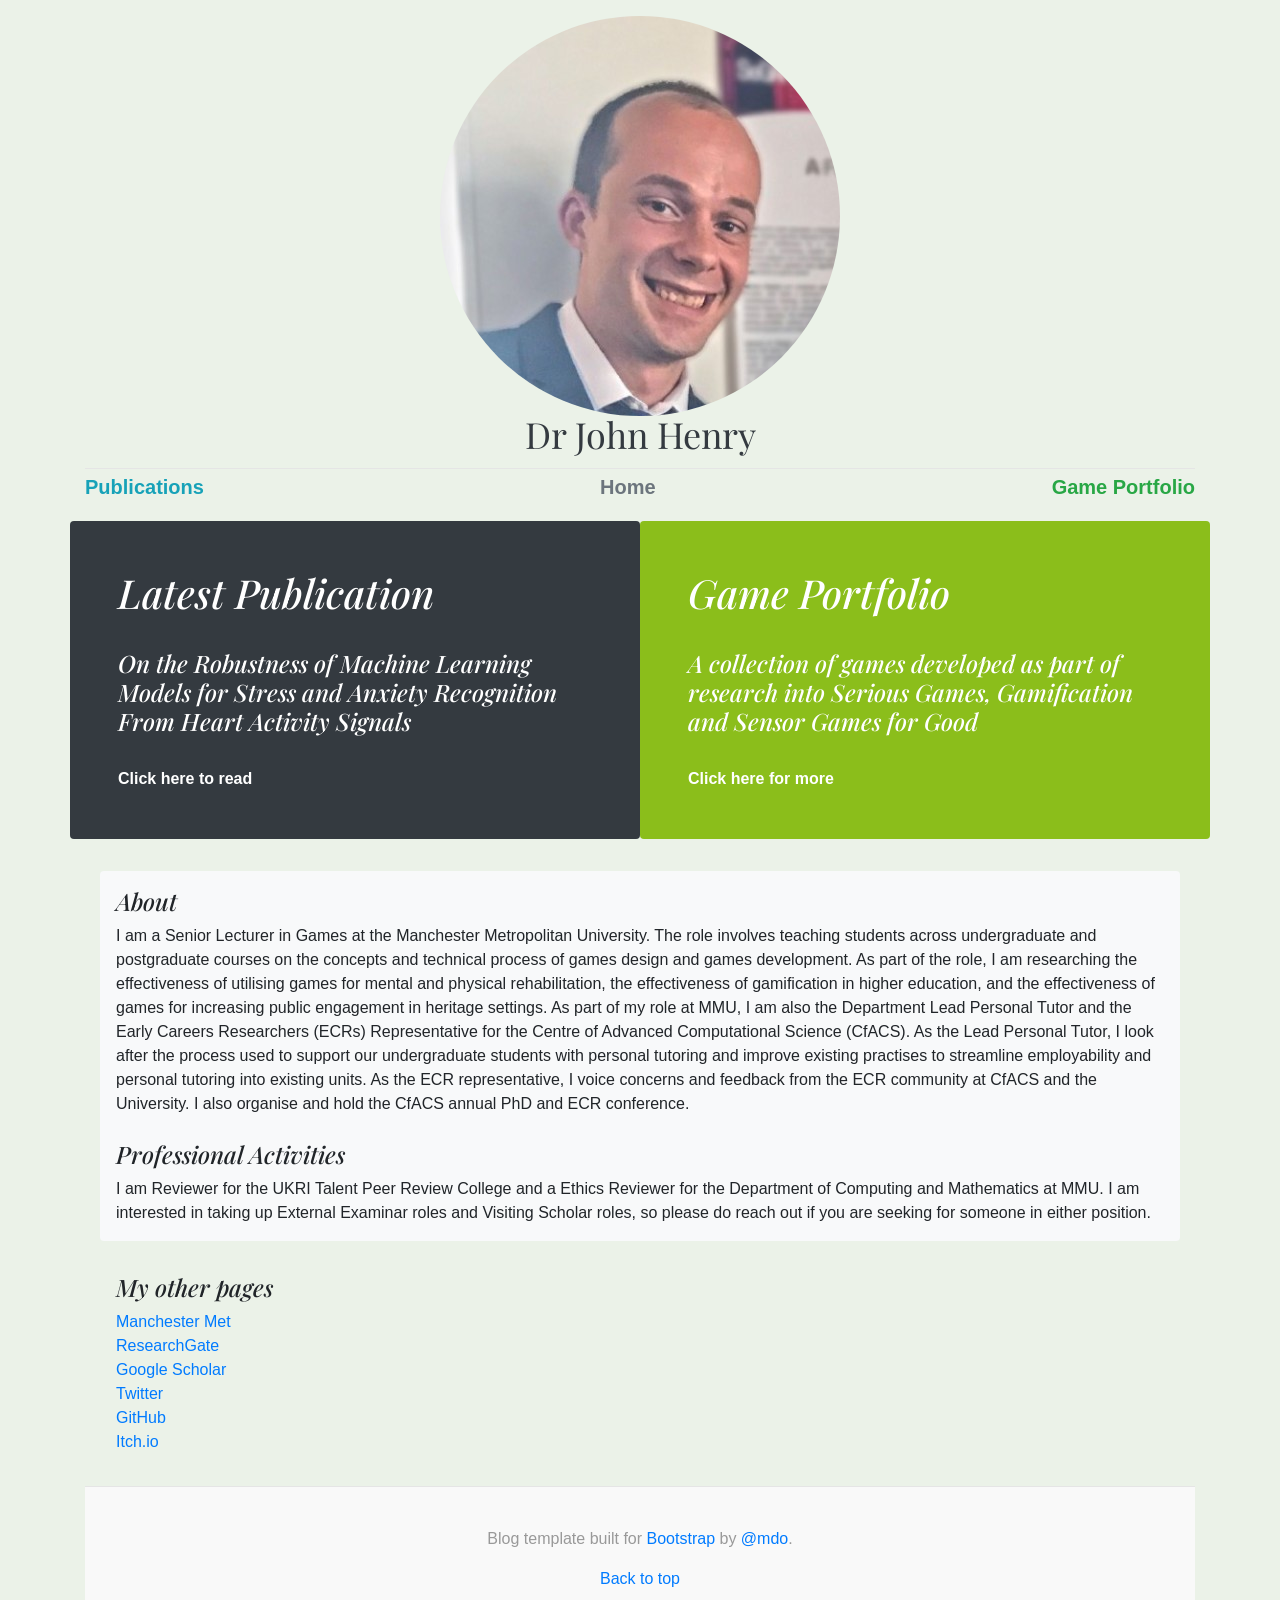
==== commit 5ef5d307: "removed twitter feed. updated latest publication. Added professional activities info" ====
--- a/index.html
+++ b/index.html
@@ -51,9 +51,9 @@
             <div class="col px-0">
               <h1 class="display-5 font-italic">Latest Publication</h1>
               <br>
-              <h4 class="display-5 font-italic">A randomised control trial for measuring student engagement through the Internet of Things and serious games</h4>      
+              <h4 class="display-5 font-italic">On the Robustness of Machine Learning Models for Stress and Anxiety Recognition From Heart Activity Signals</h4>      
               <br>
-              <a href="https://www.sciencedirect.com/science/article/pii/S2542660520301633" target="_blank" class="text-white font-weight-bold">Click here to read</a>
+              <a href="https://ieeexplore.ieee.org/document/10132416" target="_blank" class="text-white font-weight-bold">Click here to read</a>
             </div>
         </div>
 
@@ -71,7 +71,7 @@
     <!-- Main body -->
     <main id="main" role="main" class="container">
       <div class="row">
-        <div class="col-md-8 blog-main">
+        <!-- <div class="col-md-8 blog-main">
           <h3 class="pb-3 mb-4 font-italic border-bottom">
             Latest News
           </h3>
@@ -79,13 +79,17 @@
           <div class="blog-post col-md-11 lead">
             <a class="twitter-timeline" data-height="1250" href="https://twitter.com/dr_johnhenry?ref_src=twsrc%5Etfw">Tweets by dr_johnhenry</a> <script async src="https://platform.twitter.com/widgets.js" charset="utf-8"></script>
             </div>
-        </div> <!--/.blog-main -->
+        </div>-->
         <!-- Right-hand sidebar -->
-        <aside class="col-md-4 blog-sidebar">
+        <div class="col-md">
           <div class="p-3 mb-3 bg-light rounded">
             <h4 class="font-italic">About</h4>
             <p class="mb-0">I am a Senior Lecturer in Games at the Manchester Metropolitan University. The role involves teaching students across undergraduate and postgraduate courses on the concepts and technical process of games design and games development. As part of the role, I am researching the effectiveness of utilising games for mental and physical rehabilitation, the effectiveness of gamification in higher education, and the effectiveness of games for increasing public engagement in heritage settings.
               As part of my role at MMU, I am also the Department Lead Personal Tutor and the Early Careers Researchers (ECRs) Representative for the Centre of Advanced Computational Science (CfACS). As the Lead Personal Tutor, I look after the process used to support our undergraduate students with personal tutoring and improve existing practises to streamline employability and personal tutoring into existing units. As the ECR representative, I voice concerns and feedback from the ECR community at CfACS and the University. I also organise and hold the CfACS annual PhD and ECR conference.</p>
+              <br/>
+              <!-- Affiliations -->
+              <h4 class="font-italic">Professional Activities</h4>
+            <p class="mb-0">I am Reviewer for the UKRI Talent Peer Review College and a Ethics Reviewer for the Department of Computing and Mathematics at MMU. I am interested in taking up External Examinar roles and Visiting Scholar roles, so please do reach out if you are seeking for someone in either position.</p>
           </div>
 
           <div class="p-3">
@@ -99,7 +103,7 @@
               <li><a href="https://j-melthis.itch.io/" target="_blank">Itch.io</a></li>
             </ol>
           </div>
-        </aside><!-- /.blog-sidebar -->
+        </div><!-- /.blog-sidebar -->
 
       </div><!-- /.row -->
 
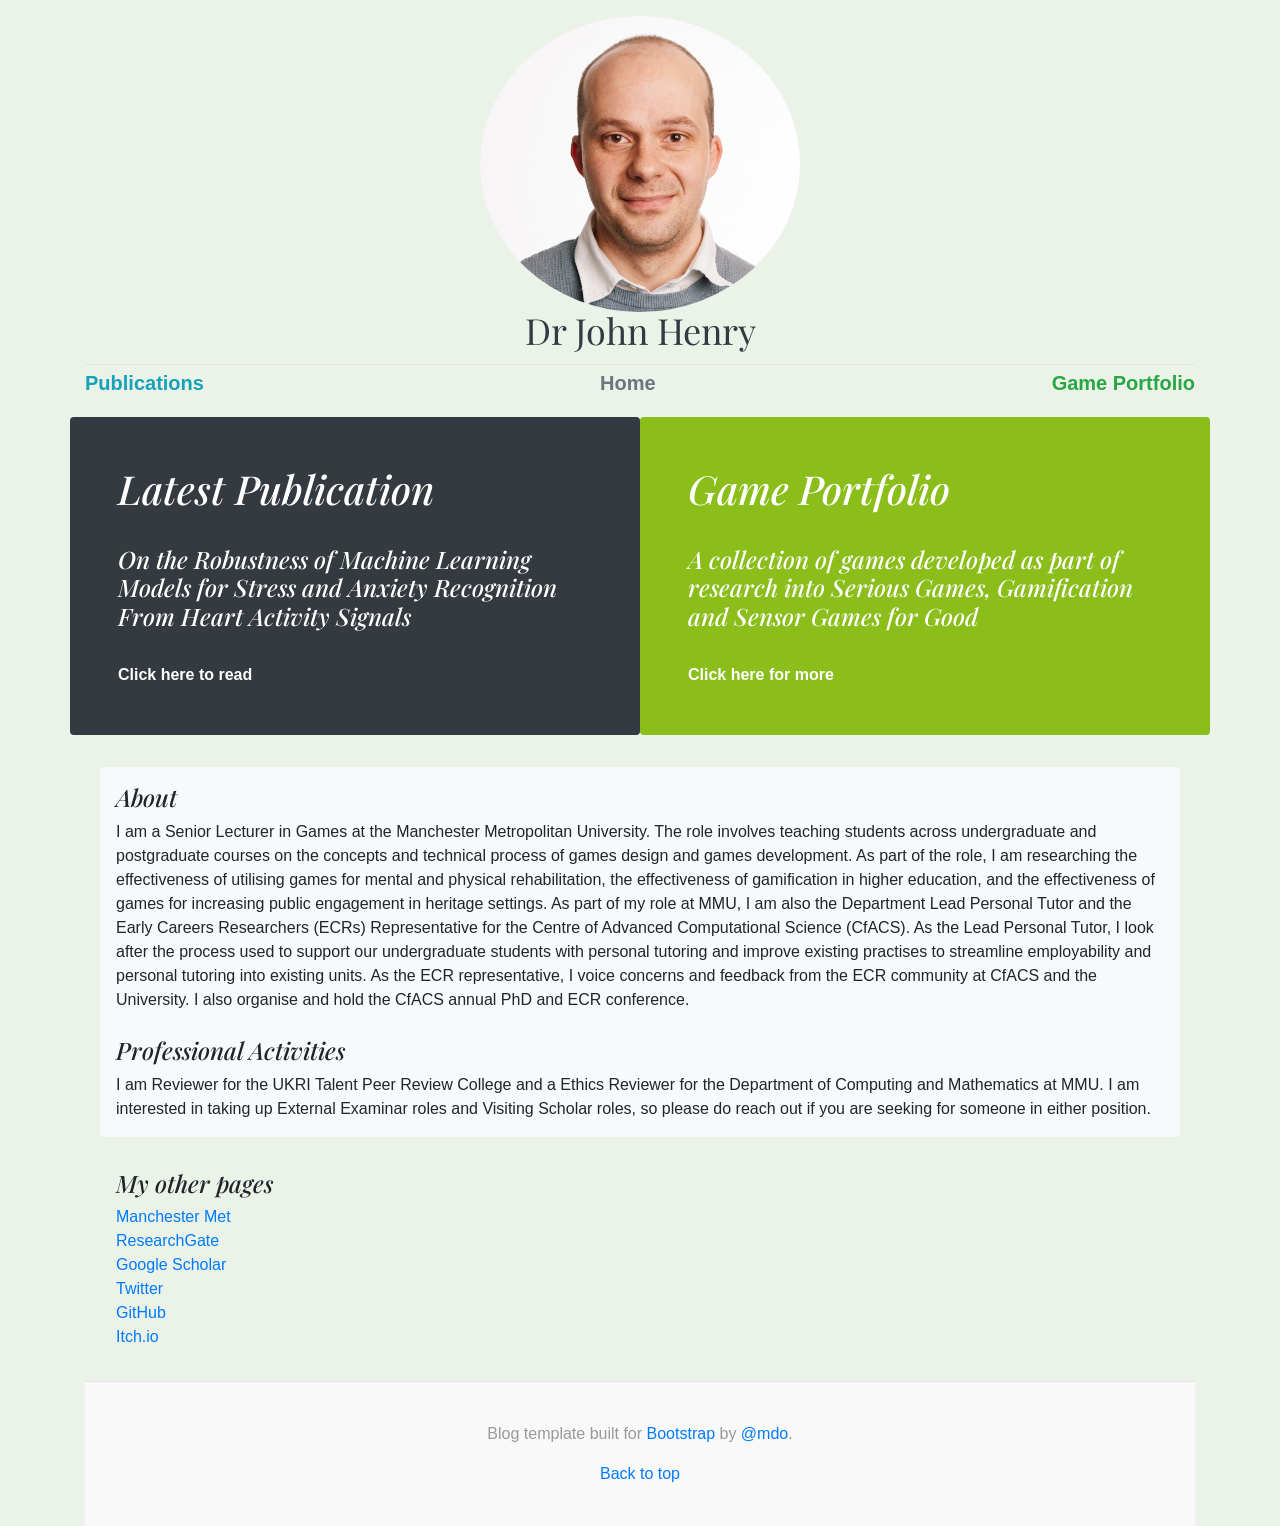
==== commit 6a63535d: "updated my profile pic" ====
--- a/index.html
+++ b/index.html
@@ -29,7 +29,7 @@
       <header class="blog-header py-3">
         <div class="row flex-nowrap justify-content-between align-items-center">
           <div class="container text-center">            
-            <img id="profile" style="display: none;" class="img-circle" src="img/profile.jfif" alt="Profile picture of John smiling.">
+            <img id="profile" style="display: none; width: 20rem;" class="img-circle" src="img/updated-profile-small.jpg" alt="Profile picture of John smiling.">
             <br/>
             <a class="blog-header-logo text-dark" href="#">Dr John Henry</a>
           </div>
